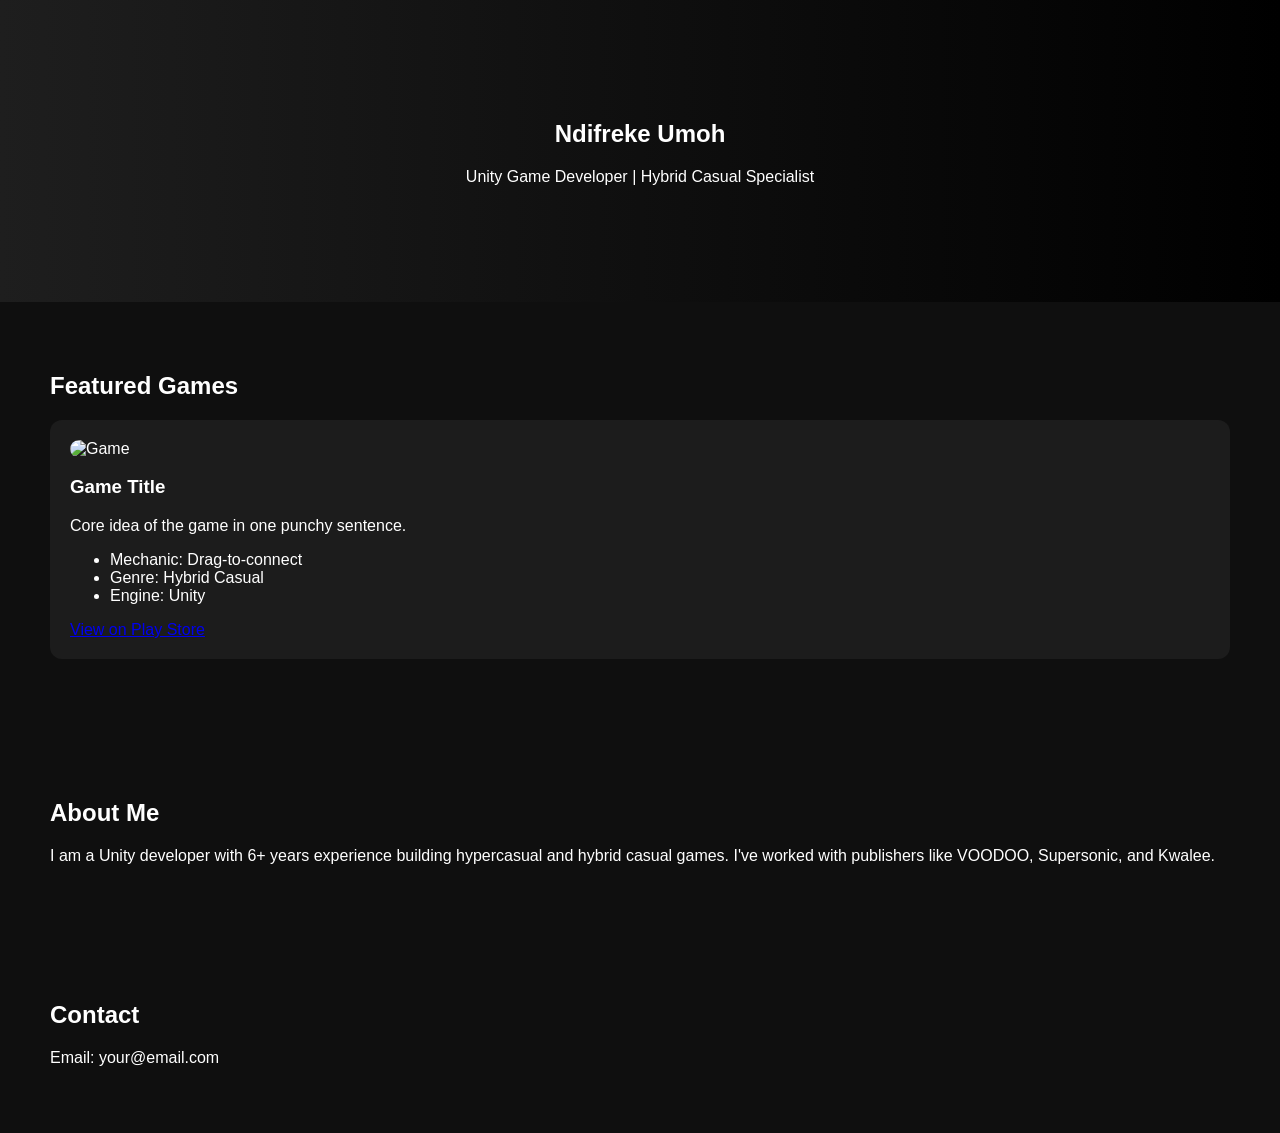
==== portfolio/index.html @ 7d9d4994 "Add files via upload" ====
<!DOCTYPE html>
<html lang="en">
<head>
    <meta charset="UTF-8">
    <meta name="viewport" content="width=device-width, initial-scale=1.0">
    <title>Game Dev Portfolio</title>
    <link rel="stylesheet" href="style.css">
</head>
<body>

<!-- HERO -->
<section class="hero">
    <h1>Ndifreke Umoh</h1>
    <p>Unity Game Developer | Hybrid Casual Specialist</p>
</section>

<!-- GAMES -->
<section class="games">
    <h2>Featured Games</h2>

    <div class="game-card">
        <img src="assets/images/game1.jpg" alt="Game">
        <h3>Game Title</h3>
        <p>Core idea of the game in one punchy sentence.</p>
        <ul>
            <li>Mechanic: Drag-to-connect</li>
            <li>Genre: Hybrid Casual</li>
            <li>Engine: Unity</li>
        </ul>
        <a href="#">View on Play Store</a>
    </div>

</section>

<!-- ABOUT -->
<section class="about">
    <h2>About Me</h2>
    <p>
        I am a Unity developer with 6+ years experience building
        hypercasual and hybrid casual games. I've worked with
        publishers like VOODOO, Supersonic, and Kwalee.
    </p>
</section>

<!-- CONTACT -->
<section class="contact">
    <h2>Contact</h2>
    <p>Email: your@email.com</p>
</section>

</body>
</html>
---- portfolio/style.css ----
body {
    margin: 0;
    font-family: Arial, sans-serif;
    background: #0f0f0f;
    color: white;
}

.hero {
    text-align: center;
    padding: 100px 20px;
    background: linear-gradient(to right, #1e1e1e, #000);
}

.games {
    padding: 50px;
}

.game-card {
    background: #1c1c1c;
    padding: 20px;
    margin-bottom: 20px;
    border-radius: 12px;
    transition: transform 0.2s;
}

.game-card:hover {
    transform: scale(1.03);
}

.game-card img {
    width: 100%;
    border-radius: 10px;
}

.about, .contact {
    padding: 50px;
}
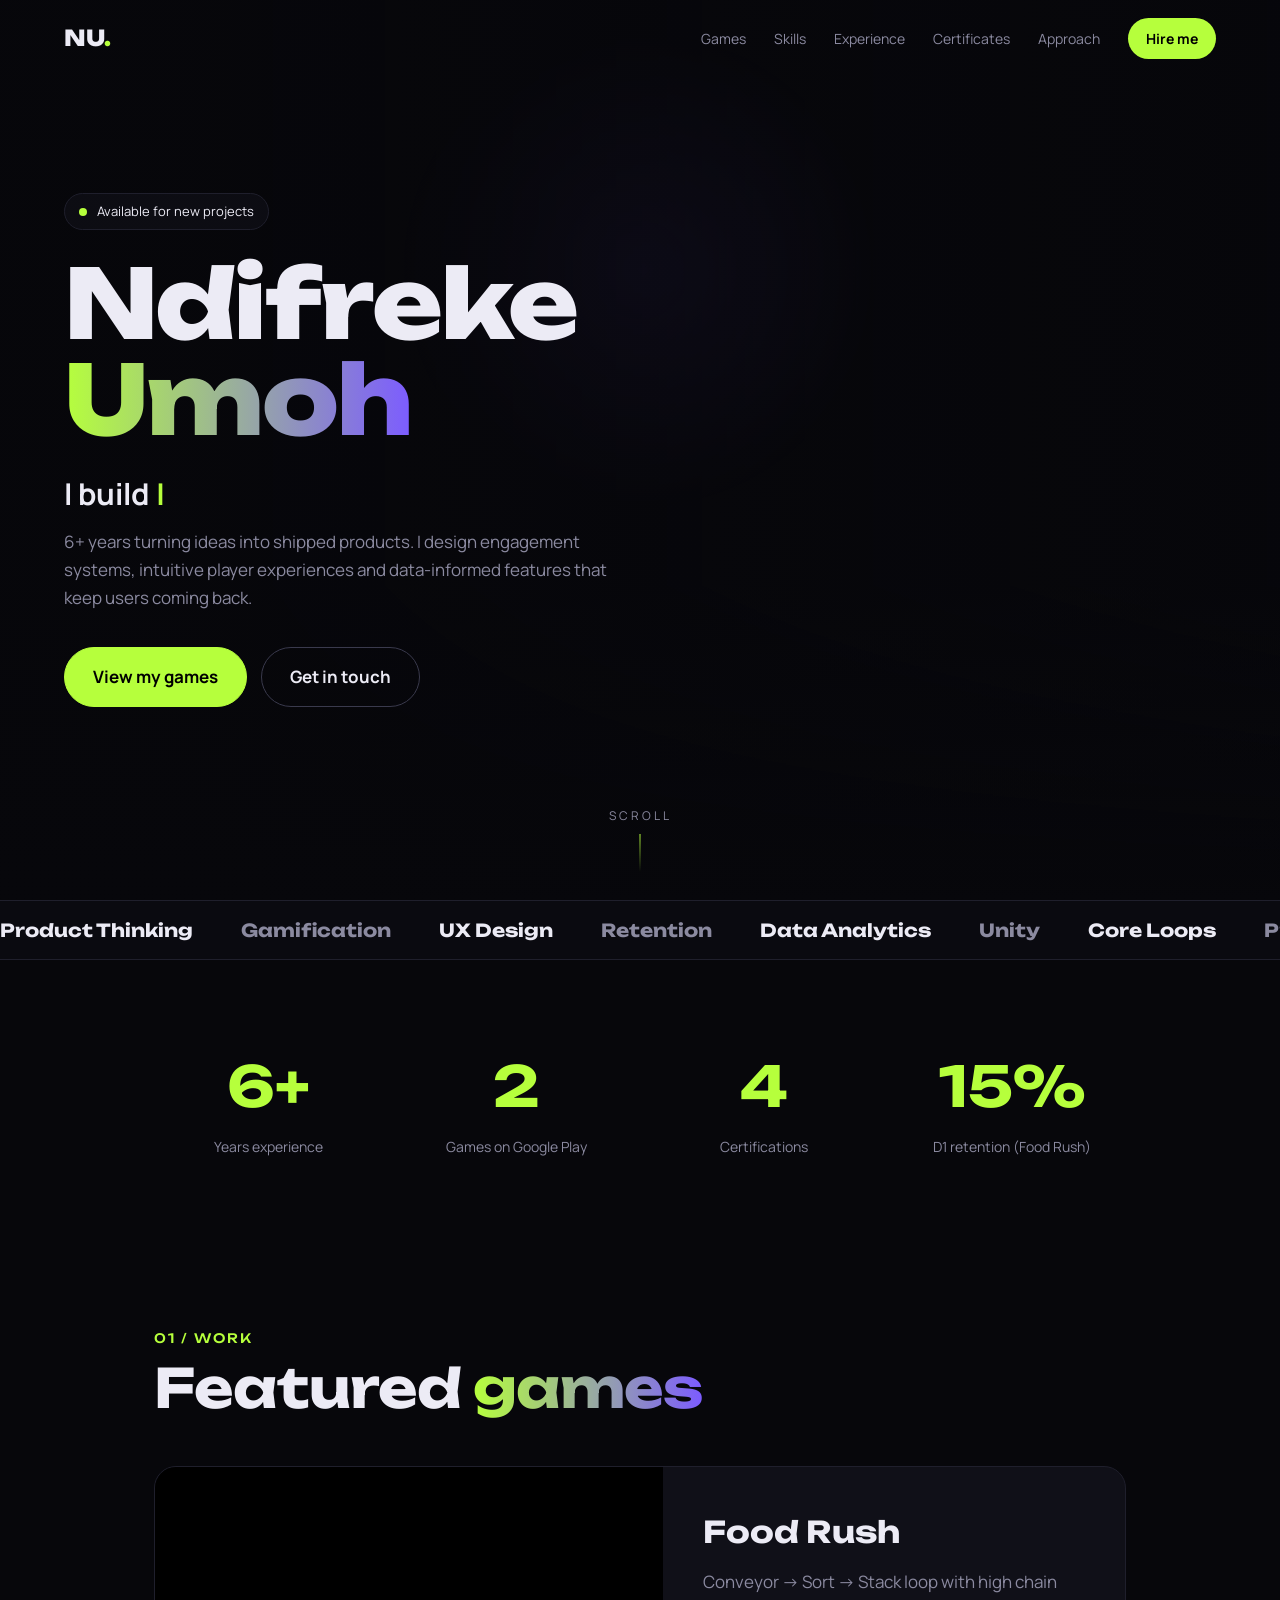
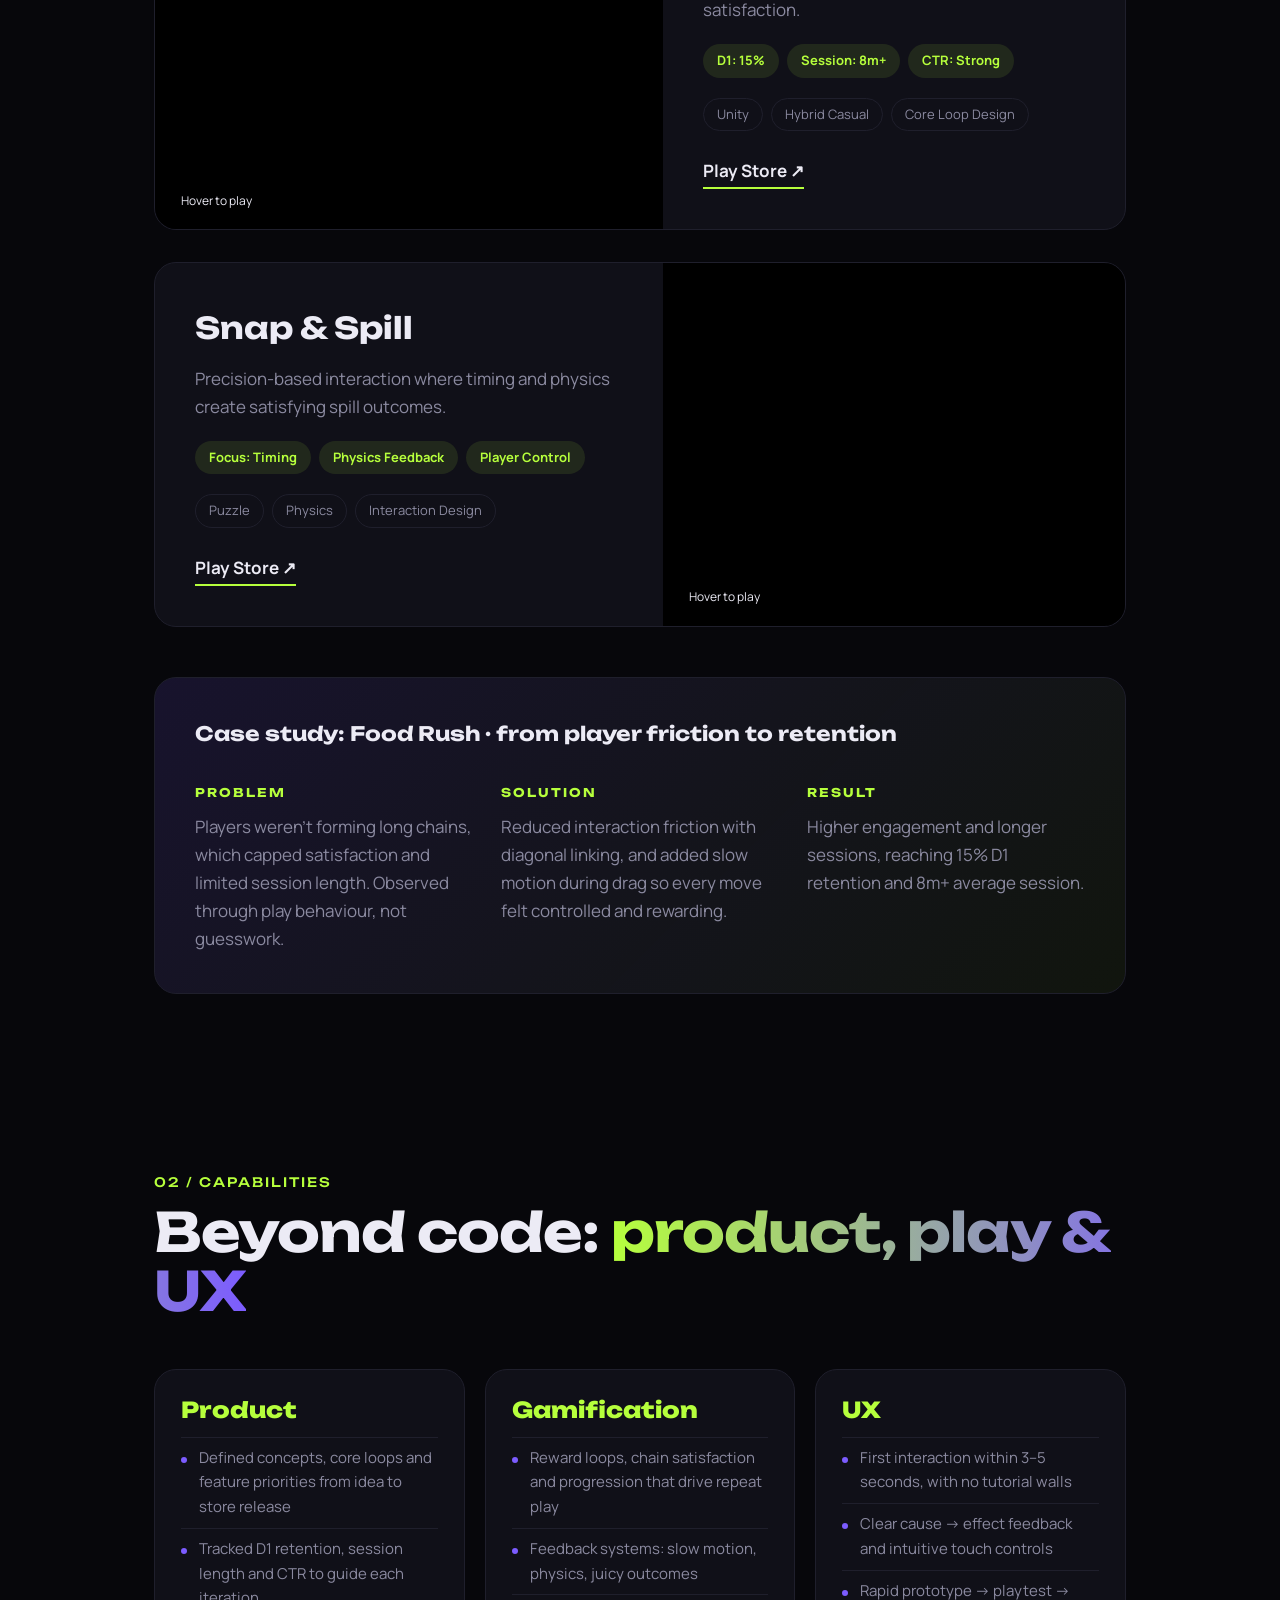
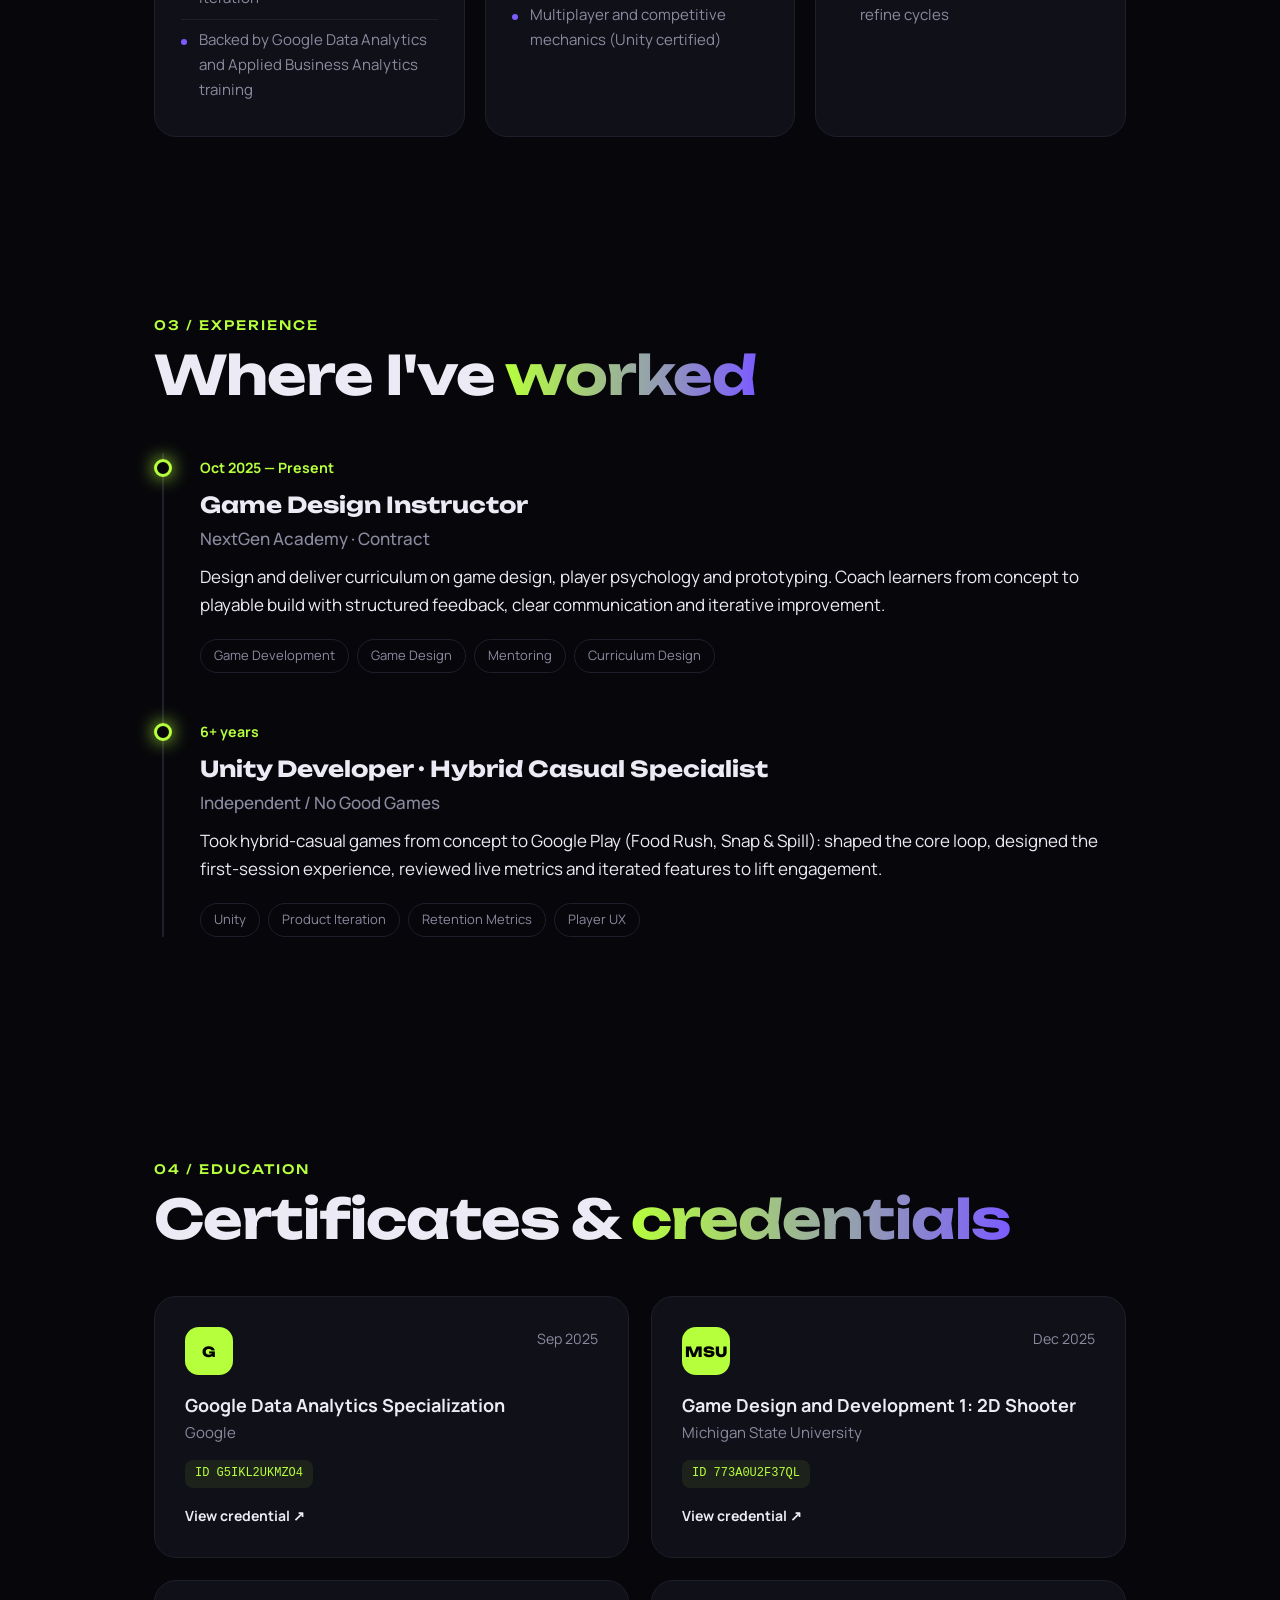
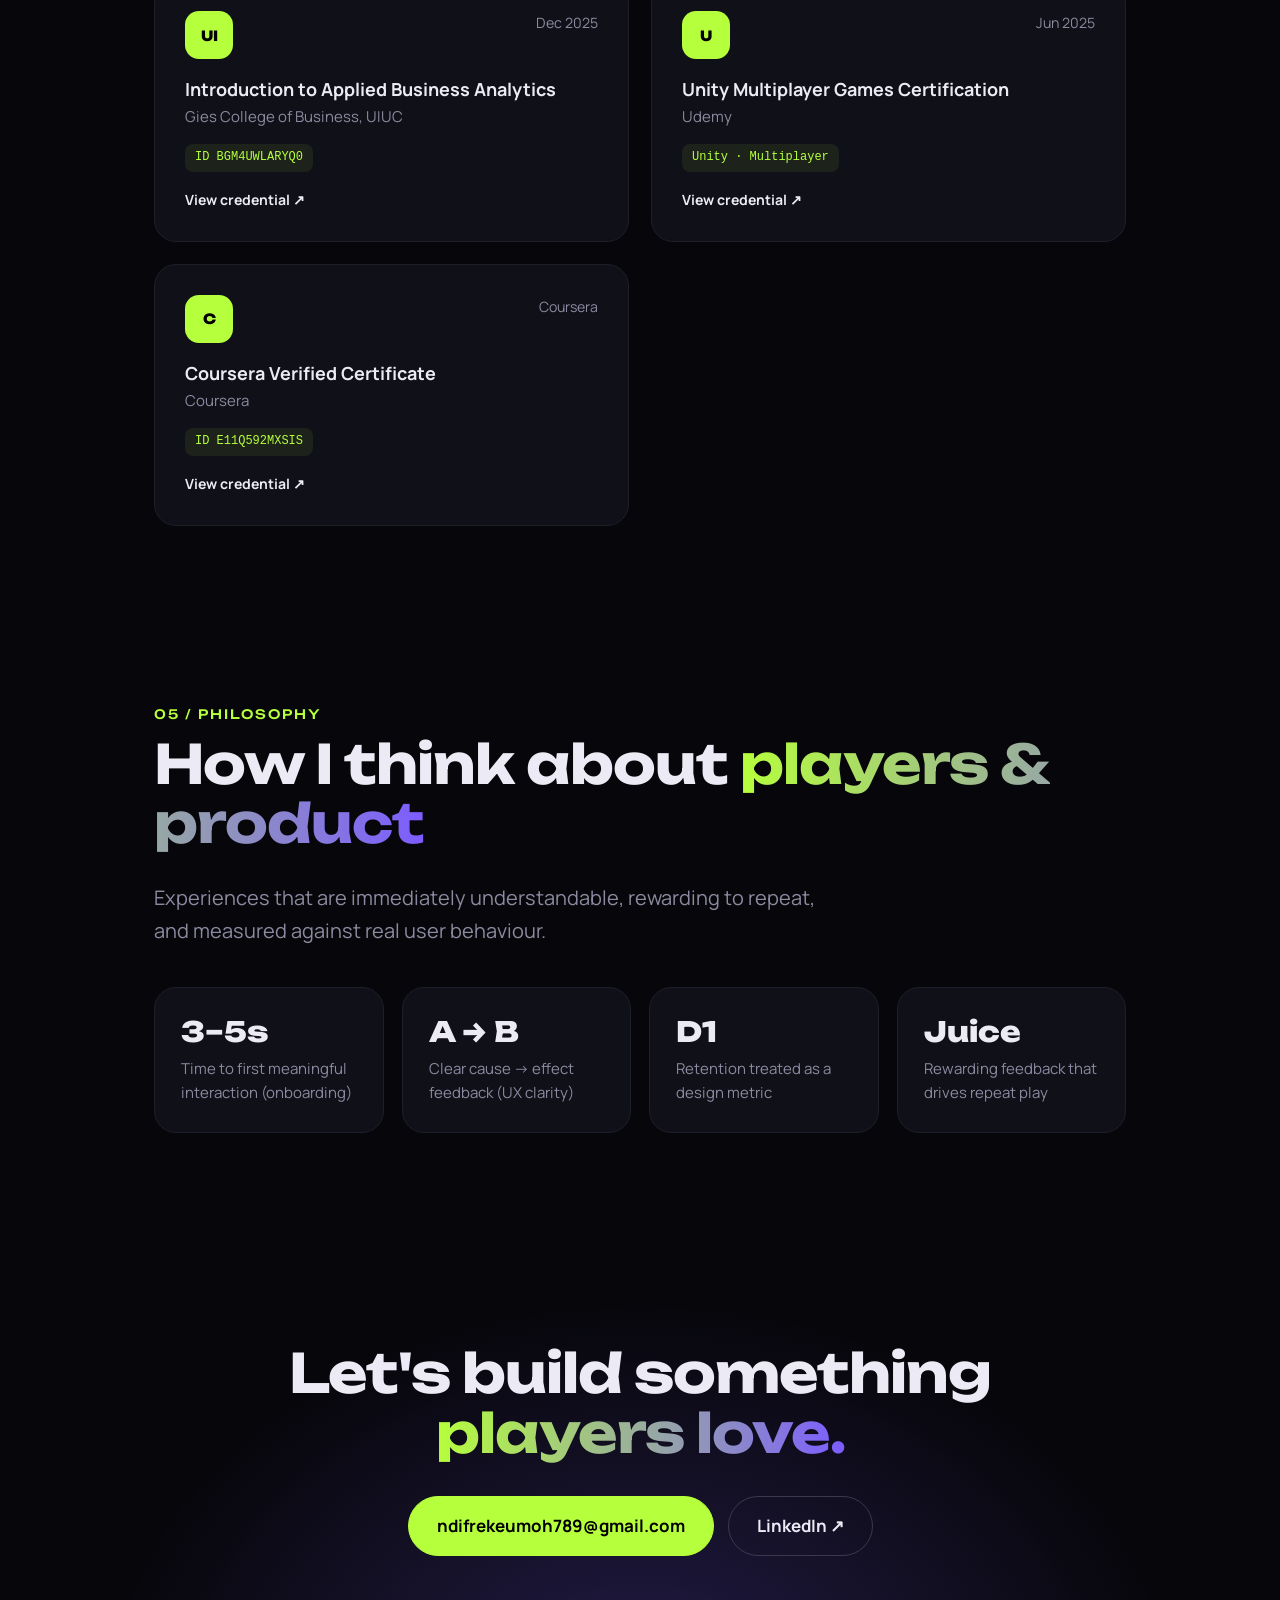
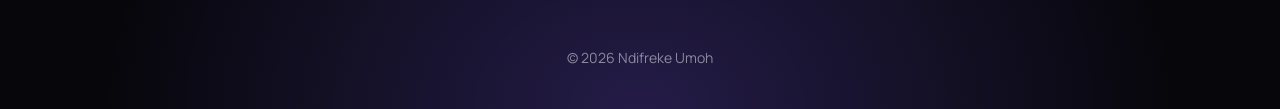
==== commit 1c3180ab: "Add files via upload" ====
--- a/portfolio/index.html
+++ b/portfolio/index.html
@@ -1,52 +1,156 @@
-<!DOCTYPE html>
-<html lang="en">
-<head>
-    <meta charset="UTF-8">
-    <meta name="viewport" content="width=device-width, initial-scale=1.0">
-    <title>Game Dev Portfolio</title>
-    <link rel="stylesheet" href="style.css">
-</head>
-<body>
-
-<!-- HERO -->
-<section class="hero">
-    <h1>Ndifreke Umoh</h1>
-    <p>Unity Game Developer | Hybrid Casual Specialist</p>
-</section>
-
-<!-- GAMES -->
-<section class="games">
-    <h2>Featured Games</h2>
-
-    <div class="game-card">
-        <img src="assets/images/game1.jpg" alt="Game">
-        <h3>Game Title</h3>
-        <p>Core idea of the game in one punchy sentence.</p>
-        <ul>
-            <li>Mechanic: Drag-to-connect</li>
-            <li>Genre: Hybrid Casual</li>
-            <li>Engine: Unity</li>
-        </ul>
-        <a href="#">View on Play Store</a>
-    </div>
-
-</section>
-
-<!-- ABOUT -->
-<section class="about">
-    <h2>About Me</h2>
-    <p>
-        I am a Unity developer with 6+ years experience building
-        hypercasual and hybrid casual games. I've worked with
-        publishers like VOODOO, Supersonic, and Kwalee.
-    </p>
-</section>
-
-<!-- CONTACT -->
-<section class="contact">
-    <h2>Contact</h2>
-    <p>Email: your@email.com</p>
-</section>
-
-</body>
-</html>+<!DOCTYPE html>
+<html lang="en">
+<head>
+<meta charset="UTF-8">
+<meta name="viewport" content="width=device-width, initial-scale=1">
+<title>Ndifreke Umoh | Game Developer · Product & Gamification · UX</title>
+<meta name="description" content="Product-minded Unity developer with 6+ years designing engagement, gamification and player UX. Published mobile games, data-informed iteration, game design instructor.">
+<link rel="preconnect" href="https://fonts.googleapis.com">
+<link rel="preconnect" href="https://fonts.gstatic.com" crossorigin>
+<link href="https://fonts.googleapis.com/css2?family=Unbounded:wght@500;700;800&family=Manrope:wght@400;500;700&display=swap" rel="stylesheet">
+<link rel="stylesheet" href="style.css">
+</head>
+<body>
+<div class="glow" id="glow"></div>
+<div class="progress" id="progress"></div>
+
+<header class="nav" id="nav">
+  <a href="#top" class="logo">NU<span>.</span></a>
+  <nav>
+    <a href="#games">Games</a><a href="#skills">Skills</a><a href="#experience">Experience</a><a href="#certs">Certificates</a><a href="#approach">Approach</a>
+    <a href="#contact" class="btn-sm">Hire me</a>
+  </nav>
+</header>
+
+<section class="hero" id="top">
+  <video autoplay muted loop playsinline class="hero-video"><source src="assets/videos/hero.mp4" type="video/mp4"></video>
+  <div class="overlay"></div>
+  <div class="hero-content">
+    <p class="eyebrow"><i></i> Available for new projects</p>
+    <h1>Ndifreke <em>Umoh</em></h1>
+    <p class="role">I build <span id="typed"></span><b class="caret">|</b></p>
+    <p class="sub">6+ years turning ideas into shipped products. I design engagement systems, intuitive player experiences and data-informed features that keep users coming back.</p>
+    <div class="cta">
+      <a href="#games" class="btn">View my games</a>
+      <a href="#contact" class="btn ghost">Get in touch</a>
+    </div>
+  </div>
+  <a href="#games" class="scroll">Scroll<span></span></a>
+</section>
+
+<div class="marquee"><div class="track">
+  <span>Product Thinking</span><span>Gamification</span><span>UX Design</span><span>Retention</span><span>Data Analytics</span><span>Unity</span><span>Core Loops</span>
+  <span>Product Thinking</span><span>Gamification</span><span>UX Design</span><span>Retention</span><span>Data Analytics</span><span>Unity</span><span>Core Loops</span>
+</div></div>
+
+<section class="stats reveal">
+  <div><b data-count="6" data-suffix="+">0</b><span>Years experience</span></div>
+  <div><b data-count="2">0</b><span>Games on Google Play</span></div>
+  <div><b data-count="4">0</b><span>Certifications</span></div>
+  <div><b data-count="15" data-suffix="%">0</b><span>D1 retention (Food Rush)</span></div>
+</section>
+
+<section id="games" class="sec">
+  <p class="tag reveal">01 / Work</p>
+  <h2 class="reveal">Featured <em>games</em></h2>
+
+  <article class="card reveal">
+    <div class="media"><video muted loop playsinline preload="metadata"><source src="assets/videos/food_rush1.mp4" type="video/mp4"></video><span class="hint">Hover to play</span></div>
+    <div class="info">
+      <h3>Food Rush</h3>
+      <p>Conveyor → Sort → Stack loop with high chain satisfaction.</p>
+      <div class="metrics"><span>D1: 15%</span><span>Session: 8m+</span><span>CTR: Strong</span></div>
+      <div class="tags"><span>Unity</span><span>Hybrid Casual</span><span>Core Loop Design</span></div>
+      <a class="link" href="https://play.google.com/store/apps/details?id=com.nogoodgames.foodrush" target="_blank" rel="noopener">Play Store ↗</a>
+    </div>
+  </article>
+
+  <article class="card flip reveal">
+    <div class="media"><video muted loop playsinline preload="metadata"><source src="assets/videos/snapspill.mp4" type="video/mp4"></video><span class="hint">Hover to play</span></div>
+    <div class="info">
+      <h3>Snap &amp; Spill</h3>
+      <p>Precision-based interaction where timing and physics create satisfying spill outcomes.</p>
+      <div class="metrics"><span>Focus: Timing</span><span>Physics Feedback</span><span>Player Control</span></div>
+      <div class="tags"><span>Puzzle</span><span>Physics</span><span>Interaction Design</span></div>
+      <a class="link" href="https://play.google.com/store/apps/details?id=com.nogoodgames.snapandspill" target="_blank" rel="noopener">Play Store ↗</a>
+    </div>
+  </article>
+
+  <div class="case reveal">
+    <h3>Case study: Food Rush · from player friction to retention</h3>
+    <div class="steps">
+      <div><small>Problem</small><p>Players weren't forming long chains, which capped satisfaction and limited session length. Observed through play behaviour, not guesswork.</p></div>
+      <div><small>Solution</small><p>Reduced interaction friction with diagonal linking, and added slow motion during drag so every move felt controlled and rewarding.</p></div>
+      <div><small>Result</small><p>Higher engagement and longer sessions, reaching 15% D1 retention and 8m+ average session.</p></div>
+    </div>
+  </div>
+</section>
+
+<section id="skills" class="sec">
+  <p class="tag reveal">02 / Capabilities</p>
+  <h2 class="reveal">Beyond code: <em>product, play &amp; UX</em></h2>
+  <div class="grid3">
+    <div class="pill reveal"><b>Product</b><ul><li>Defined concepts, core loops and feature priorities from idea to store release</li><li>Tracked D1 retention, session length and CTR to guide each iteration</li><li>Backed by Google Data Analytics and Applied Business Analytics training</li></ul></div>
+    <div class="pill reveal"><b>Gamification</b><ul><li>Reward loops, chain satisfaction and progression that drive repeat play</li><li>Feedback systems: slow motion, physics, juicy outcomes</li><li>Multiplayer and competitive mechanics (Unity certified)</li></ul></div>
+    <div class="pill reveal"><b>UX</b><ul><li>First interaction within 3–5 seconds, with no tutorial walls</li><li>Clear cause → effect feedback and intuitive touch controls</li><li>Rapid prototype → playtest → refine cycles</li></ul></div>
+  </div>
+</section>
+
+<section id="experience" class="sec">
+  <p class="tag reveal">03 / Experience</p>
+  <h2 class="reveal">Where I've <em>worked</em></h2>
+  <div class="timeline">
+    <div class="item reveal">
+      <span class="dot"></span>
+      <small>Oct 2025 — Present</small>
+      <h3>Game Design Instructor</h3>
+      <h4>NextGen Academy · Contract</h4>
+      <p>Design and deliver curriculum on game design, player psychology and prototyping. Coach learners from concept to playable build with structured feedback, clear communication and iterative improvement.</p>
+      <div class="tags"><span>Game Development</span><span>Game Design</span><span>Mentoring</span><span>Curriculum Design</span></div>
+    </div>
+    <div class="item reveal">
+      <span class="dot"></span>
+      <small>6+ years</small>
+      <h3>Unity Developer · Hybrid Casual Specialist</h3>
+      <h4>Independent / No Good Games</h4>
+      <p>Took hybrid-casual games from concept to Google Play (Food Rush, Snap &amp; Spill): shaped the core loop, designed the first-session experience, reviewed live metrics and iterated features to lift engagement.</p>
+      <div class="tags"><span>Unity</span><span>Product Iteration</span><span>Retention Metrics</span><span>Player UX</span></div>
+    </div>
+  </div>
+</section>
+
+<section id="certs" class="sec">
+  <p class="tag reveal">04 / Education</p>
+  <h2 class="reveal">Certificates &amp; <em>credentials</em></h2>
+  <div class="certs">
+    <a class="cert reveal" target="_blank" rel="noopener" href="https://www.coursera.org/account/accomplishments/specialization/G5IKL2UKMZO4"><b>G</b><small>Sep 2025</small><h3>Google Data Analytics Specialization</h3><p>Google</p><code>ID G5IKL2UKMZO4</code><em class="v">View credential ↗</em></a>
+    <a class="cert reveal" target="_blank" rel="noopener" href="https://www.coursera.org/account/accomplishments/verify/773A0U2F37QL"><b>MSU</b><small>Dec 2025</small><h3>Game Design and Development 1: 2D Shooter</h3><p>Michigan State University</p><code>ID 773A0U2F37QL</code><em class="v">View credential ↗</em></a>
+    <a class="cert reveal" target="_blank" rel="noopener" href="https://www.coursera.org/account/accomplishments/verify/BGM4UWLARYQ0"><b>UI</b><small>Dec 2025</small><h3>Introduction to Applied Business Analytics</h3><p>Gies College of Business, UIUC</p><code>ID BGM4UWLARYQ0</code><em class="v">View credential ↗</em></a>
+    <a class="cert reveal" target="_blank" rel="noopener" href="https://www.udemy.com/certificate/UC-57ba356b-dc18-465c-ac8c-ac31dd439ff9/"><b>U</b><small>Jun 2025</small><h3>Unity Multiplayer Games Certification</h3><p>Udemy</p><code>Unity · Multiplayer</code><em class="v">View credential ↗</em></a>
+  <a class="cert reveal" target="_blank" rel="noopener" href="https://www.coursera.org/account/accomplishments/verify/E11Q592MXSIS"><b>C</b><small>Coursera</small><h3>Coursera Verified Certificate</h3><p>Coursera</p><code>ID E11Q592MXSIS</code><em class="v">View credential ↗</em></a>
+  </div>
+</section>
+
+<section id="approach" class="sec">
+  <p class="tag reveal">05 / Philosophy</p>
+  <h2 class="reveal">How I think about <em>players &amp; product</em></h2>
+  <p class="lead reveal">Experiences that are immediately understandable, rewarding to repeat, and measured against real user behaviour.</p>
+  <div class="grid4">
+    <div class="pill reveal"><b>3–5s</b>Time to first meaningful interaction (onboarding)</div>
+    <div class="pill reveal"><b>A → B</b>Clear cause → effect feedback (UX clarity)</div>
+    <div class="pill reveal"><b>D1</b>Retention treated as a design metric</div>
+    <div class="pill reveal"><b>Juice</b>Rewarding feedback that drives repeat play</div>
+  </div>
+</section>
+
+<section id="contact" class="contact reveal">
+  <h2>Let's build something <em>players love.</em></h2>
+  <div class="cta c">
+    <a class="btn" href="mailto:ndifrekeumoh789@gmail.com">ndifrekeumoh789@gmail.com</a>
+    <a class="btn ghost" href="https://www.linkedin.com/in/ndifreke-umoh-333a84204/" target="_blank" rel="noopener">LinkedIn ↗</a>
+  </div>
+  <footer>© <span id="yr"></span> Ndifreke Umoh</footer>
+</section>
+<script src="script.js"></script>
+</body>
+</html>
--- a/portfolio/style.css
+++ b/portfolio/style.css
@@ -1,37 +1,93 @@
-body {
-    margin: 0;
-    font-family: Arial, sans-serif;
-    background: #0f0f0f;
-    color: white;
-}
-
-.hero {
-    text-align: center;
-    padding: 100px 20px;
-    background: linear-gradient(to right, #1e1e1e, #000);
-}
-
-.games {
-    padding: 50px;
-}
-
-.game-card {
-    background: #1c1c1c;
-    padding: 20px;
-    margin-bottom: 20px;
-    border-radius: 12px;
-    transition: transform 0.2s;
-}
-
-.game-card:hover {
-    transform: scale(1.03);
-}
-
-.game-card img {
-    width: 100%;
-    border-radius: 10px;
-}
-
-.about, .contact {
-    padding: 50px;
-}+:root{--bg:#07070b;--card:#101018;--line:#1f1f2c;--tx:#ecebf5;--mut:#8b8aa0;--a:#b6ff3c;--b:#7c5cff;--r:22px}
+*{box-sizing:border-box;margin:0;padding:0}
+html{scroll-behavior:smooth}
+body{background:var(--bg);color:var(--tx);font:400 17px/1.65 Manrope,sans-serif;overflow-x:hidden}
+a{color:inherit;text-decoration:none}
+h1,h2,h3,.logo,.stats b{font-family:Unbounded,sans-serif}
+em{font-style:normal;background:linear-gradient(90deg,var(--a),var(--b));-webkit-background-clip:text;background-clip:text;color:transparent}
+.glow{position:fixed;width:520px;height:520px;border-radius:50%;background:radial-gradient(circle,rgba(124,92,255,.18),transparent 65%);pointer-events:none;transform:translate(-50%,-50%);z-index:0;left:50%;top:30%}
+.progress{position:fixed;top:0;left:0;height:3px;width:0;background:linear-gradient(90deg,var(--a),var(--b));z-index:100}
+.nav{position:fixed;inset:0 0 auto;display:flex;justify-content:space-between;align-items:center;padding:18px 5vw;z-index:50;transition:.3s}
+.nav.s{background:rgba(7,7,11,.8);backdrop-filter:blur(14px);border-bottom:1px solid var(--line);padding:12px 5vw}
+.logo{font-weight:800;font-size:22px}.logo span{color:var(--a)}
+.nav nav{display:flex;gap:28px;align-items:center;font-size:14px;color:var(--mut)}
+.nav nav a:hover{color:var(--tx)}
+.btn-sm{background:var(--a);color:#000!important;padding:9px 18px;border-radius:99px;font-weight:700}
+.hero{position:relative;min-height:100vh;display:flex;align-items:center;padding:0 5vw;overflow:hidden}
+.hero-video{position:absolute;inset:0;width:100%;height:100%;object-fit:cover;filter:saturate(1.2)}
+.overlay{position:absolute;inset:0;background:linear-gradient(90deg,rgba(7,7,11,.95) 15%,rgba(7,7,11,.45)),linear-gradient(0deg,var(--bg),transparent 35%)}
+.hero-content{position:relative;max-width:760px;animation:up 1s both}
+.eyebrow{display:inline-flex;gap:10px;align-items:center;font-size:13px;padding:7px 14px;border:1px solid var(--line);border-radius:99px;background:rgba(16,16,24,.7);margin-bottom:24px}
+.eyebrow i{width:8px;height:8px;border-radius:50%;background:var(--a);box-shadow:0 0 0 0 var(--a);animation:pulse 2s infinite}
+.hero h1{font-size:clamp(42px,8vw,96px);line-height:1;font-weight:800;letter-spacing:-2px}
+.role{font-size:clamp(20px,3vw,30px);margin:22px 0 10px;font-weight:700}
+.role #typed{color:var(--a)}.caret{animation:blink 1s infinite;color:var(--a)}
+.sub{color:var(--mut);max-width:560px}
+.cta{display:flex;gap:14px;margin-top:34px;flex-wrap:wrap}.cta.c{justify-content:center}
+.btn{background:var(--a);color:#000;padding:15px 28px;border-radius:99px;font-weight:700;transition:.3s;border:1px solid var(--a)}
+.btn:hover{transform:translateY(-3px);box-shadow:0 12px 30px rgba(182,255,60,.3)}
+.btn.ghost{background:transparent;color:var(--tx);border-color:#3a3a4d}
+.btn.ghost:hover{border-color:var(--a);box-shadow:none}
+.scroll{position:absolute;bottom:28px;left:50%;transform:translateX(-50%);font-size:12px;letter-spacing:3px;text-transform:uppercase;color:var(--mut);display:flex;flex-direction:column;align-items:center;gap:8px}
+.scroll span{width:1px;height:38px;background:linear-gradient(var(--a),transparent);animation:drop 1.6s infinite}
+.marquee{overflow:hidden;border-block:1px solid var(--line);padding:18px 0;position:relative;background:#0a0a10}
+.track{display:flex;gap:48px;width:max-content;animation:scroll 28s linear infinite}
+.track span{font:700 18px Unbounded;color:var(--mut);white-space:nowrap}.track span:nth-child(odd){color:var(--tx)}
+.stats{position:relative;display:grid;grid-template-columns:repeat(4,1fr);gap:20px;max-width:1100px;margin:80px auto;padding:0 5vw}
+.stats div{text-align:center}.stats b{display:block;font-size:clamp(34px,5vw,56px);color:var(--a)}.stats span{color:var(--mut);font-size:14px}
+.sec{position:relative;max-width:1100px;margin:0 auto;padding:90px 5vw}
+.tag{color:var(--a);font:500 13px Unbounded;letter-spacing:2px;text-transform:uppercase;margin-bottom:12px}
+.sec h2,.contact h2{font-size:clamp(30px,5vw,54px);line-height:1.1;margin-bottom:48px;letter-spacing:-1px}
+.card{display:grid;grid-template-columns:1.1fr 1fr;background:var(--card);border:1px solid var(--line);border-radius:var(--r);overflow:hidden;margin-bottom:32px;transition:.4s}
+.card:hover{border-color:#3a3a55;transform:translateY(-6px);box-shadow:0 30px 60px -20px rgba(124,92,255,.3)}
+.card.flip .media{order:2}
+.media{position:relative;min-height:340px;background:#000}
+.media video{position:absolute;inset:0;width:100%;height:100%;object-fit:cover}
+.hint{position:absolute;bottom:14px;left:14px;font-size:12px;background:rgba(0,0,0,.65);padding:5px 12px;border-radius:99px;transition:.3s}
+.media:hover .hint{opacity:0}
+.info{padding:40px}.info h3{font-size:30px;margin-bottom:12px}.info p{color:var(--mut)}
+.metrics,.tags{display:flex;flex-wrap:wrap;gap:8px;margin-top:20px}
+.metrics span{background:rgba(182,255,60,.1);color:var(--a);padding:6px 14px;border-radius:99px;font-size:13px;font-weight:700}
+.tags span{border:1px solid var(--line);color:var(--mut);padding:5px 13px;border-radius:99px;font-size:13px}
+.link{display:inline-block;margin-top:26px;font-weight:700;border-bottom:2px solid var(--a);padding-bottom:2px;transition:.3s}.link:hover{color:var(--a);letter-spacing:.5px}
+.case{background:linear-gradient(135deg,rgba(124,92,255,.14),rgba(182,255,60,.06));border:1px solid var(--line);border-radius:var(--r);padding:40px;margin-top:50px}
+.case h3{margin-bottom:26px}.steps{display:grid;grid-template-columns:repeat(3,1fr);gap:28px}
+.steps small{color:var(--a);font:700 12px Unbounded;letter-spacing:2px;text-transform:uppercase}.steps p{margin-top:8px;color:var(--mut)}
+.timeline{border-left:2px solid var(--line);margin-left:8px;padding-left:36px}
+.item{position:relative;margin-bottom:44px}
+.dot{position:absolute;left:-46px;top:6px;width:18px;height:18px;border-radius:50%;background:var(--bg);border:3px solid var(--a);box-shadow:0 0 18px var(--a)}
+.item small{color:var(--a);font-weight:700}.item h3{font-size:22px;margin:6px 0 2px}.item h4{color:var(--mut);font-weight:500;margin-bottom:10px}
+.certs{display:grid;grid-template-columns:repeat(2,1fr);gap:22px}
+.cert{background:var(--card);border:1px solid var(--line);border-radius:var(--r);padding:30px;transition:.4s;position:relative;overflow:hidden}
+.cert::after{content:"";position:absolute;inset:0;background:linear-gradient(135deg,var(--b),transparent 60%);opacity:0;transition:.4s}
+.cert:hover{transform:translateY(-6px);border-color:var(--b)}.cert:hover::after{opacity:.12}
+.cert>*{position:relative;z-index:1}
+.cert b{display:grid;place-items:center;width:48px;height:48px;border-radius:14px;background:var(--a);color:#000;font:800 14px Unbounded;margin-bottom:18px}
+.cert small{position:absolute;top:30px;right:30px;color:var(--mut)}
+.cert h3{font:700 18px/1.35 Manrope;margin-bottom:4px}.cert p{color:var(--mut);font-size:15px}
+.cert code{display:inline-block;margin-top:14px;font-size:12px;color:var(--a);background:rgba(182,255,60,.08);padding:4px 10px;border-radius:8px}
+.lead{max-width:680px;color:var(--mut);font-size:20px;margin:-20px 0 40px}
+.grid4{display:grid;grid-template-columns:repeat(4,1fr);gap:18px}
+.pill{background:var(--card);border:1px solid var(--line);border-radius:var(--r);padding:26px;color:var(--mut);font-size:15px;transition:.3s}
+.pill:hover{border-color:var(--a);transform:translateY(-4px)}
+.pill b{display:block;font:800 28px Unbounded;color:var(--tx);margin-bottom:8px}
+.contact{position:relative;text-align:center;padding:120px 5vw 40px;background:radial-gradient(ellipse at 50% 100%,rgba(124,92,255,.25),transparent 60%)}
+.contact h2{max-width:800px;margin:0 auto}
+footer{margin-top:90px;color:var(--mut);font-size:14px}
+.reveal{opacity:0;transform:translateY(40px);transition:opacity .8s,transform .8s}
+.reveal.in{opacity:1;transform:none}
+@keyframes up{from{opacity:0;transform:translateY(40px)}}
+@keyframes blink{50%{opacity:0}}
+@keyframes pulse{70%{box-shadow:0 0 0 10px transparent}}
+@keyframes drop{0%{transform:scaleY(0);transform-origin:top}50%{transform:scaleY(1);transform-origin:top}51%{transform-origin:bottom}100%{transform:scaleY(0);transform-origin:bottom}}
+@keyframes scroll{to{transform:translateX(-50%)}}
+@media(max-width:820px){.nav nav a:not(.btn-sm){display:none}.card{grid-template-columns:1fr}.card.flip .media{order:0}.media{min-height:240px}.stats,.grid4{grid-template-columns:repeat(2,1fr)}.steps,.certs{grid-template-columns:1fr}.info{padding:28px}.overlay{background:linear-gradient(0deg,var(--bg),rgba(7,7,11,.7))}}
+@media(prefers-reduced-motion:reduce){*{animation:none!important;transition:none!important}.reveal{opacity:1;transform:none}}
+
+a.cert{display:block}.cert .v{display:block;margin-top:16px;font-size:14px;font-weight:700;color:var(--tx);-webkit-text-fill-color:var(--tx);background:none}
+.cert:hover .v{color:var(--a);-webkit-text-fill-color:var(--a)}
+.grid3{display:grid;grid-template-columns:repeat(3,1fr);gap:20px}
+.grid3 .pill b{font-size:22px;color:var(--a);margin-bottom:14px}
+.pill ul{list-style:none}.pill li{padding:8px 0 8px 18px;position:relative;border-top:1px solid var(--line)}
+.pill li::before{content:"";position:absolute;left:0;top:19px;width:6px;height:6px;border-radius:50%;background:var(--b)}
+@media(max-width:820px){.grid3{grid-template-columns:1fr}}
